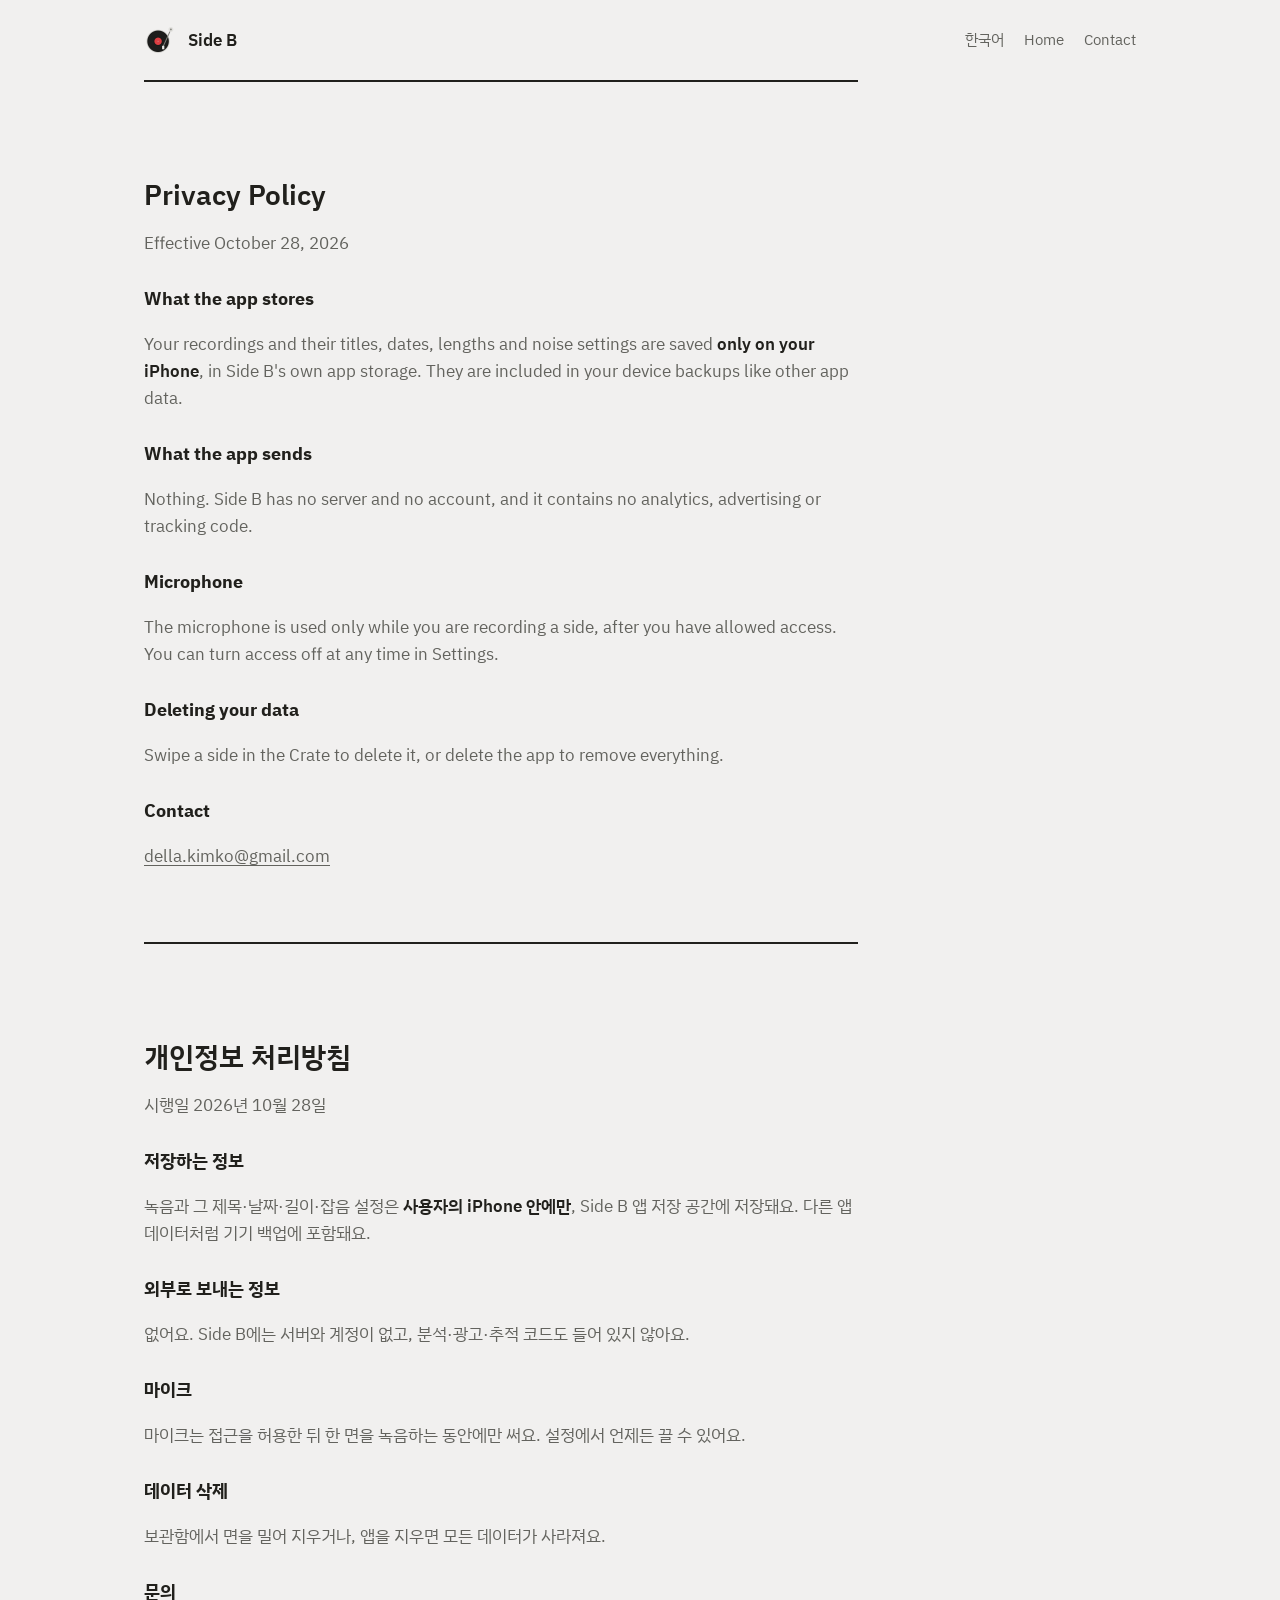
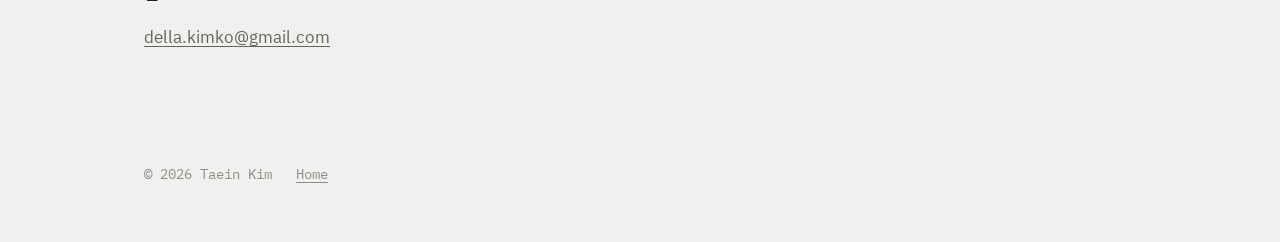
==== docs/privacy.html @ 3a57168f "Add Side B site: intro and privacy policy" ====
<!doctype html>
<html lang="en">
<head>
<meta charset="utf-8"><meta name="viewport" content="width=device-width, initial-scale=1">
<title>Side B Privacy Policy</title>
<meta name="description" content="Side B keeps every recording on your iPhone. No accounts, no servers, no tracking.">
<link rel="icon" href="assets/favicon.png">
<link rel="preconnect" href="https://fonts.googleapis.com"><link rel="preconnect" href="https://fonts.gstatic.com" crossorigin>
<link href="https://fonts.googleapis.com/css2?family=IBM+Plex+Mono:wght@400;500&family=IBM+Plex+Sans+KR:wght@400;600&display=swap" rel="stylesheet">
<link rel="stylesheet" href="style.css">
</head>
<body>
<div class="wrap">
<header class="top">
  <a class="brand" href="./"><img src="assets/icon.png" alt="">Side B</a>
  <nav><a href="#ko">한국어</a><a href="./">Home</a><a href="mailto:della.kimko@gmail.com">Contact</a></nav>
</header>

<section class="prose">
  <h2>Privacy Policy</h2>
  <p>Effective October 28, 2026</p>
  <h3>What the app stores</h3>
  <p>Your recordings and their titles, dates, lengths and noise settings are saved <strong>only on your iPhone</strong>, in Side B's own app storage. They are included in your device backups like other app data.</p>
  <h3>What the app sends</h3>
  <p>Nothing. Side B has no server and no account, and it contains no analytics, advertising or tracking code.</p>
  <h3>Microphone</h3>
  <p>The microphone is used only while you are recording a side, after you have allowed access. You can turn access off at any time in Settings.</p>
  <h3>Deleting your data</h3>
  <p>Swipe a side in the Crate to delete it, or delete the app to remove everything.</p>
  <h3>Contact</h3>
  <p><a href="mailto:della.kimko@gmail.com">della.kimko@gmail.com</a></p>
</section>

<section id="ko" lang="ko" class="prose">
  <h2>개인정보 처리방침</h2>
  <p>시행일 2026년 10월 28일</p>
  <h3>저장하는 정보</h3>
  <p>녹음과 그 제목·날짜·길이·잡음 설정은 <strong>사용자의 iPhone 안에만</strong>, Side B 앱 저장 공간에 저장돼요. 다른 앱 데이터처럼 기기 백업에 포함돼요.</p>
  <h3>외부로 보내는 정보</h3>
  <p>없어요. Side B에는 서버와 계정이 없고, 분석·광고·추적 코드도 들어 있지 않아요.</p>
  <h3>마이크</h3>
  <p>마이크는 접근을 허용한 뒤 한 면을 녹음하는 동안에만 써요. 설정에서 언제든 끌 수 있어요.</p>
  <h3>데이터 삭제</h3>
  <p>보관함에서 면을 밀어 지우거나, 앱을 지우면 모든 데이터가 사라져요.</p>
  <h3>문의</h3>
  <p><a href="mailto:della.kimko@gmail.com">della.kimko@gmail.com</a></p>
</section>

<footer><span>© 2026 Taein Kim</span><a href="./">Home</a></footer>
</div>
</body>
</html>
---- docs/style.css ----
/* Radix Colors 3.0 — sand + red (MIT). Same tokens as the app. */
:root {
  --sand-1: #fdfdfc; --sand-3: #f1f0ef; --sand-4: #e9e8e6; --sand-6: #dad9d6;
  --sand-9: #8d8d86; --sand-11: #63635e; --sand-12: #21201c;
  --red-9: #e5484d; --red-11: #ce2c31;
  --bg: var(--sand-3); --surface: var(--sand-1); --line: var(--sand-6);
  --text: var(--sand-12); --muted: var(--sand-11); --faint: var(--sand-9);
  --signal: var(--red-11);
  --sans: "IBM Plex Sans KR", "IBM Plex Sans", system-ui, sans-serif;
  --mono: "IBM Plex Mono", ui-monospace, monospace;
  color-scheme: light dark;
}
@media (prefers-color-scheme: dark) {
  :root {
    --sand-1: #111110; --sand-3: #222221; --sand-4: #2a2a28; --sand-6: #3b3a37;
    --sand-9: #6f6d66; --sand-11: #b5b3ad; --sand-12: #eeeeec;
    --red-11: #ff9592; --surface: #191918;
  }
}

* { box-sizing: border-box; }
html { -webkit-text-size-adjust: 100%; }
body {
  margin: 0; background: var(--bg); color: var(--text);
  font: 17px/1.6 var(--sans);
}
a { color: inherit; text-underline-offset: 3px; text-decoration-thickness: 1px; }
img { display: block; max-width: 100%; height: auto; }

.wrap { max-width: 1040px; margin: 0 auto; padding: 0 24px; }

header.top { display: flex; align-items: center; justify-content: space-between; padding: 24px 0; }
.brand { display: flex; align-items: center; gap: 12px; font-weight: 600; text-decoration: none; }
.brand img { width: 32px; height: 32px; border-radius: 8px; }
nav { display: flex; gap: 20px; font-size: 15px; color: var(--muted); }
nav a { text-decoration: none; }
nav a:hover { color: var(--text); }

.hero { display: grid; grid-template-columns: 1.1fr 0.9fr; gap: 56px; align-items: center; padding: 48px 0 80px; }
.hero h1 { font-size: clamp(44px, 7vw, 76px); line-height: 1.02; letter-spacing: -0.02em; margin: 0 0 20px; font-weight: 600; }
.hero p.lede { font-size: 20px; color: var(--muted); margin: 0 0 28px; max-width: 30em; }
.meta { font-family: var(--mono); font-size: 14px; color: var(--faint); display: flex; flex-wrap: wrap; gap: 6px 20px; }
.meta .lamp::before { content: ""; display: inline-block; width: 8px; height: 8px; border-radius: 50%; background: var(--red-9); margin-right: 8px; vertical-align: 1px; }

.shot { justify-self: center; width: min(100%, 340px); border-radius: 36px; overflow: hidden; border: 1px solid var(--line); background: var(--surface); }
.shot img { width: 100%; }
.shot .dark { display: none; }
@media (prefers-color-scheme: dark) { .shot .light { display: none; } .shot .dark { display: block; } }

section { padding: 56px 0; border-top: 2px solid var(--text); }
section h2 { font-size: 28px; line-height: 1.2; margin: 0 0 8px; font-weight: 600; }
section > p.sub { color: var(--muted); margin: 0 0 32px; }

/* Side A / Side B track list, like the back of a sleeve. */
ol.tracks { list-style: none; margin: 0; padding: 0; }
ol.tracks li { display: grid; grid-template-columns: 56px 1fr; gap: 16px; padding: 20px 0; border-bottom: 1px solid var(--line); align-items: baseline; }
ol.tracks .no { font-family: var(--mono); font-size: 14px; color: var(--signal); }
ol.tracks h3 { font-size: 19px; margin: 0 0 4px; font-weight: 600; }
ol.tracks p { margin: 0; color: var(--muted); }

.facts { display: grid; grid-template-columns: repeat(3, 1fr); gap: 1px; background: var(--line); border: 1px solid var(--line); border-radius: 12px; overflow: hidden; }
.facts div { background: var(--surface); padding: 24px; }
.facts svg { width: 28px; height: 28px; color: var(--text); }
.facts h3 { font-size: 17px; margin: 14px 0 4px; font-weight: 600; }
.facts p { margin: 0; color: var(--muted); font-size: 15px; }

.prose { max-width: 42em; }
.prose h2 { margin-top: 40px; }
.prose h3 { margin: 28px 0 6px; font-size: 18px; }
.prose p, .prose li { color: var(--muted); }
.prose strong { color: var(--text); font-weight: 600; }

footer { padding: 40px 0 56px; color: var(--faint); font-size: 14px; font-family: var(--mono); display: flex; flex-wrap: wrap; gap: 8px 24px; }

@media (max-width: 760px) {
  .hero { grid-template-columns: 1fr; gap: 40px; padding-top: 16px; }
  .facts { grid-template-columns: 1fr; }
  ol.tracks li { grid-template-columns: 40px 1fr; }
}
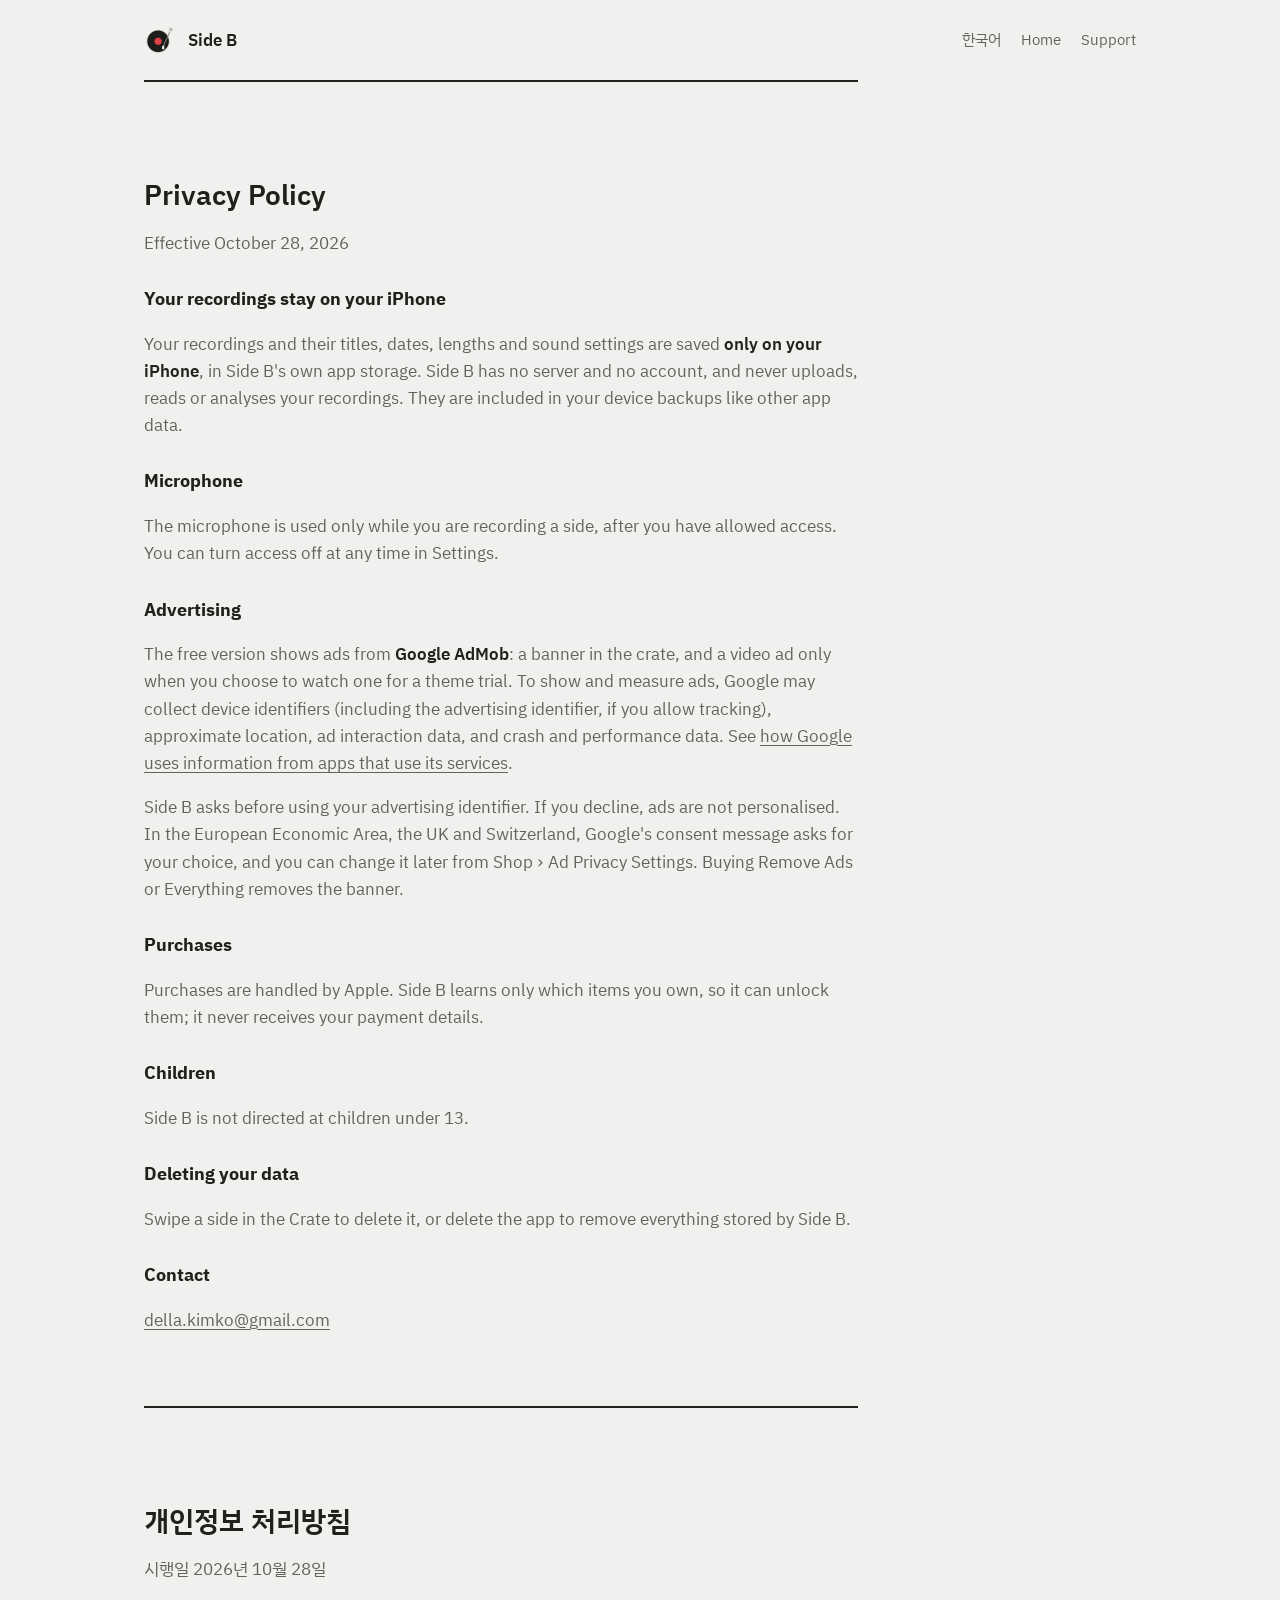
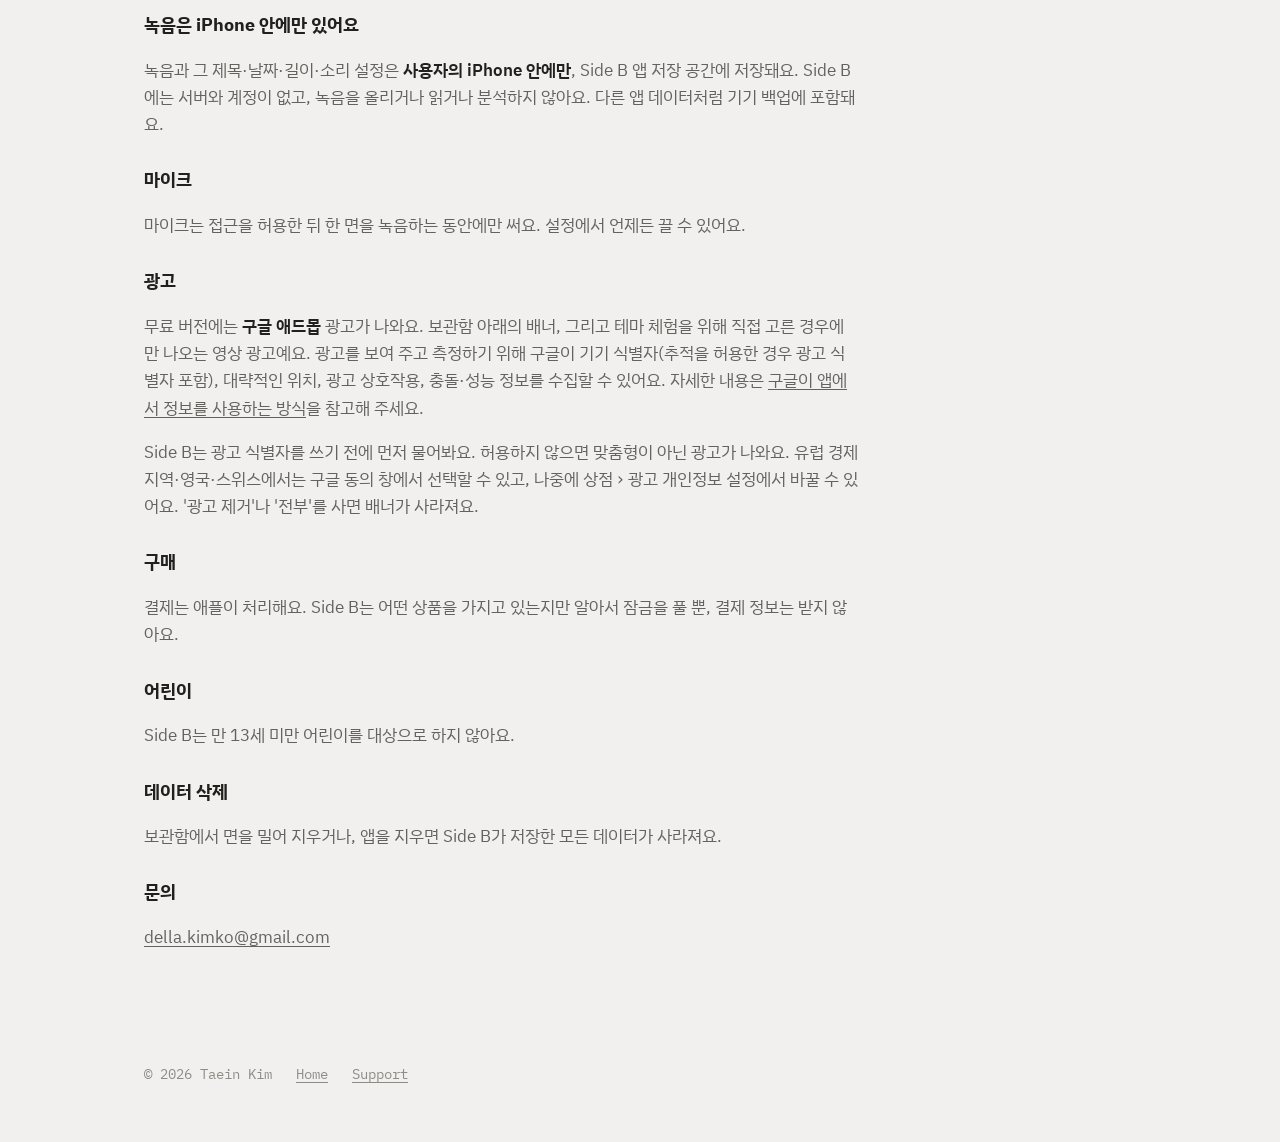
==== commit df14afcd: "Cover ads and purchases in the privacy policy, add support page" ====
--- a/docs/privacy.html
+++ b/docs/privacy.html
@@ -3,7 +3,7 @@
 <head>
 <meta charset="utf-8"><meta name="viewport" content="width=device-width, initial-scale=1">
 <title>Side B Privacy Policy</title>
-<meta name="description" content="Side B keeps every recording on your iPhone. No accounts, no servers, no tracking.">
+<meta name="description" content="Side B keeps every recording on your iPhone. The free version shows ads from Google AdMob.">
 <link rel="icon" href="assets/favicon.png">
 <link rel="preconnect" href="https://fonts.googleapis.com"><link rel="preconnect" href="https://fonts.gstatic.com" crossorigin>
 <link href="https://fonts.googleapis.com/css2?family=IBM+Plex+Mono:wght@400;500&family=IBM+Plex+Sans+KR:wght@400;600&display=swap" rel="stylesheet">
@@ -13,20 +13,32 @@
 <div class="wrap">
 <header class="top">
   <a class="brand" href="./"><img src="assets/icon.png" alt="">Side B</a>
-  <nav><a href="#ko">한국어</a><a href="./">Home</a><a href="mailto:della.kimko@gmail.com">Contact</a></nav>
+  <nav><a href="#ko">한국어</a><a href="./">Home</a><a href="support.html">Support</a></nav>
 </header>
 
 <section class="prose">
   <h2>Privacy Policy</h2>
   <p>Effective October 28, 2026</p>
-  <h3>What the app stores</h3>
-  <p>Your recordings and their titles, dates, lengths and noise settings are saved <strong>only on your iPhone</strong>, in Side B's own app storage. They are included in your device backups like other app data.</p>
-  <h3>What the app sends</h3>
-  <p>Nothing. Side B has no server and no account, and it contains no analytics, advertising or tracking code.</p>
+
+  <h3>Your recordings stay on your iPhone</h3>
+  <p>Your recordings and their titles, dates, lengths and sound settings are saved <strong>only on your iPhone</strong>, in Side B's own app storage. Side B has no server and no account, and never uploads, reads or analyses your recordings. They are included in your device backups like other app data.</p>
+
   <h3>Microphone</h3>
   <p>The microphone is used only while you are recording a side, after you have allowed access. You can turn access off at any time in Settings.</p>
+
+  <h3>Advertising</h3>
+  <p>The free version shows ads from <strong>Google AdMob</strong>: a banner in the crate, and a video ad only when you choose to watch one for a theme trial. To show and measure ads, Google may collect device identifiers (including the advertising identifier, if you allow tracking), approximate location, ad interaction data, and crash and performance data. See <a href="https://policies.google.com/technologies/partner-sites">how Google uses information from apps that use its services</a>.</p>
+  <p>Side B asks before using your advertising identifier. If you decline, ads are not personalised. In the European Economic Area, the UK and Switzerland, Google's consent message asks for your choice, and you can change it later from Shop › Ad Privacy Settings. Buying Remove Ads or Everything removes the banner.</p>
+
+  <h3>Purchases</h3>
+  <p>Purchases are handled by Apple. Side B learns only which items you own, so it can unlock them; it never receives your payment details.</p>
+
+  <h3>Children</h3>
+  <p>Side B is not directed at children under 13.</p>
+
   <h3>Deleting your data</h3>
-  <p>Swipe a side in the Crate to delete it, or delete the app to remove everything.</p>
+  <p>Swipe a side in the Crate to delete it, or delete the app to remove everything stored by Side B.</p>
+
   <h3>Contact</h3>
   <p><a href="mailto:della.kimko@gmail.com">della.kimko@gmail.com</a></p>
 </section>
@@ -34,19 +46,31 @@
 <section id="ko" lang="ko" class="prose">
   <h2>개인정보 처리방침</h2>
   <p>시행일 2026년 10월 28일</p>
-  <h3>저장하는 정보</h3>
-  <p>녹음과 그 제목·날짜·길이·잡음 설정은 <strong>사용자의 iPhone 안에만</strong>, Side B 앱 저장 공간에 저장돼요. 다른 앱 데이터처럼 기기 백업에 포함돼요.</p>
-  <h3>외부로 보내는 정보</h3>
-  <p>없어요. Side B에는 서버와 계정이 없고, 분석·광고·추적 코드도 들어 있지 않아요.</p>
+
+  <h3>녹음은 iPhone 안에만 있어요</h3>
+  <p>녹음과 그 제목·날짜·길이·소리 설정은 <strong>사용자의 iPhone 안에만</strong>, Side B 앱 저장 공간에 저장돼요. Side B에는 서버와 계정이 없고, 녹음을 올리거나 읽거나 분석하지 않아요. 다른 앱 데이터처럼 기기 백업에 포함돼요.</p>
+
   <h3>마이크</h3>
   <p>마이크는 접근을 허용한 뒤 한 면을 녹음하는 동안에만 써요. 설정에서 언제든 끌 수 있어요.</p>
+
+  <h3>광고</h3>
+  <p>무료 버전에는 <strong>구글 애드몹</strong> 광고가 나와요. 보관함 아래의 배너, 그리고 테마 체험을 위해 직접 고른 경우에만 나오는 영상 광고예요. 광고를 보여 주고 측정하기 위해 구글이 기기 식별자(추적을 허용한 경우 광고 식별자 포함), 대략적인 위치, 광고 상호작용, 충돌·성능 정보를 수집할 수 있어요. 자세한 내용은 <a href="https://policies.google.com/technologies/partner-sites">구글이 앱에서 정보를 사용하는 방식</a>을 참고해 주세요.</p>
+  <p>Side B는 광고 식별자를 쓰기 전에 먼저 물어봐요. 허용하지 않으면 맞춤형이 아닌 광고가 나와요. 유럽 경제 지역·영국·스위스에서는 구글 동의 창에서 선택할 수 있고, 나중에 상점 › 광고 개인정보 설정에서 바꿀 수 있어요. '광고 제거'나 '전부'를 사면 배너가 사라져요.</p>
+
+  <h3>구매</h3>
+  <p>결제는 애플이 처리해요. Side B는 어떤 상품을 가지고 있는지만 알아서 잠금을 풀 뿐, 결제 정보는 받지 않아요.</p>
+
+  <h3>어린이</h3>
+  <p>Side B는 만 13세 미만 어린이를 대상으로 하지 않아요.</p>
+
   <h3>데이터 삭제</h3>
-  <p>보관함에서 면을 밀어 지우거나, 앱을 지우면 모든 데이터가 사라져요.</p>
+  <p>보관함에서 면을 밀어 지우거나, 앱을 지우면 Side B가 저장한 모든 데이터가 사라져요.</p>
+
   <h3>문의</h3>
   <p><a href="mailto:della.kimko@gmail.com">della.kimko@gmail.com</a></p>
 </section>
 
-<footer><span>© 2026 Taein Kim</span><a href="./">Home</a></footer>
+<footer><span>© 2026 Taein Kim</span><a href="./">Home</a><a href="support.html">Support</a></footer>
 </div>
 </body>
 </html>
